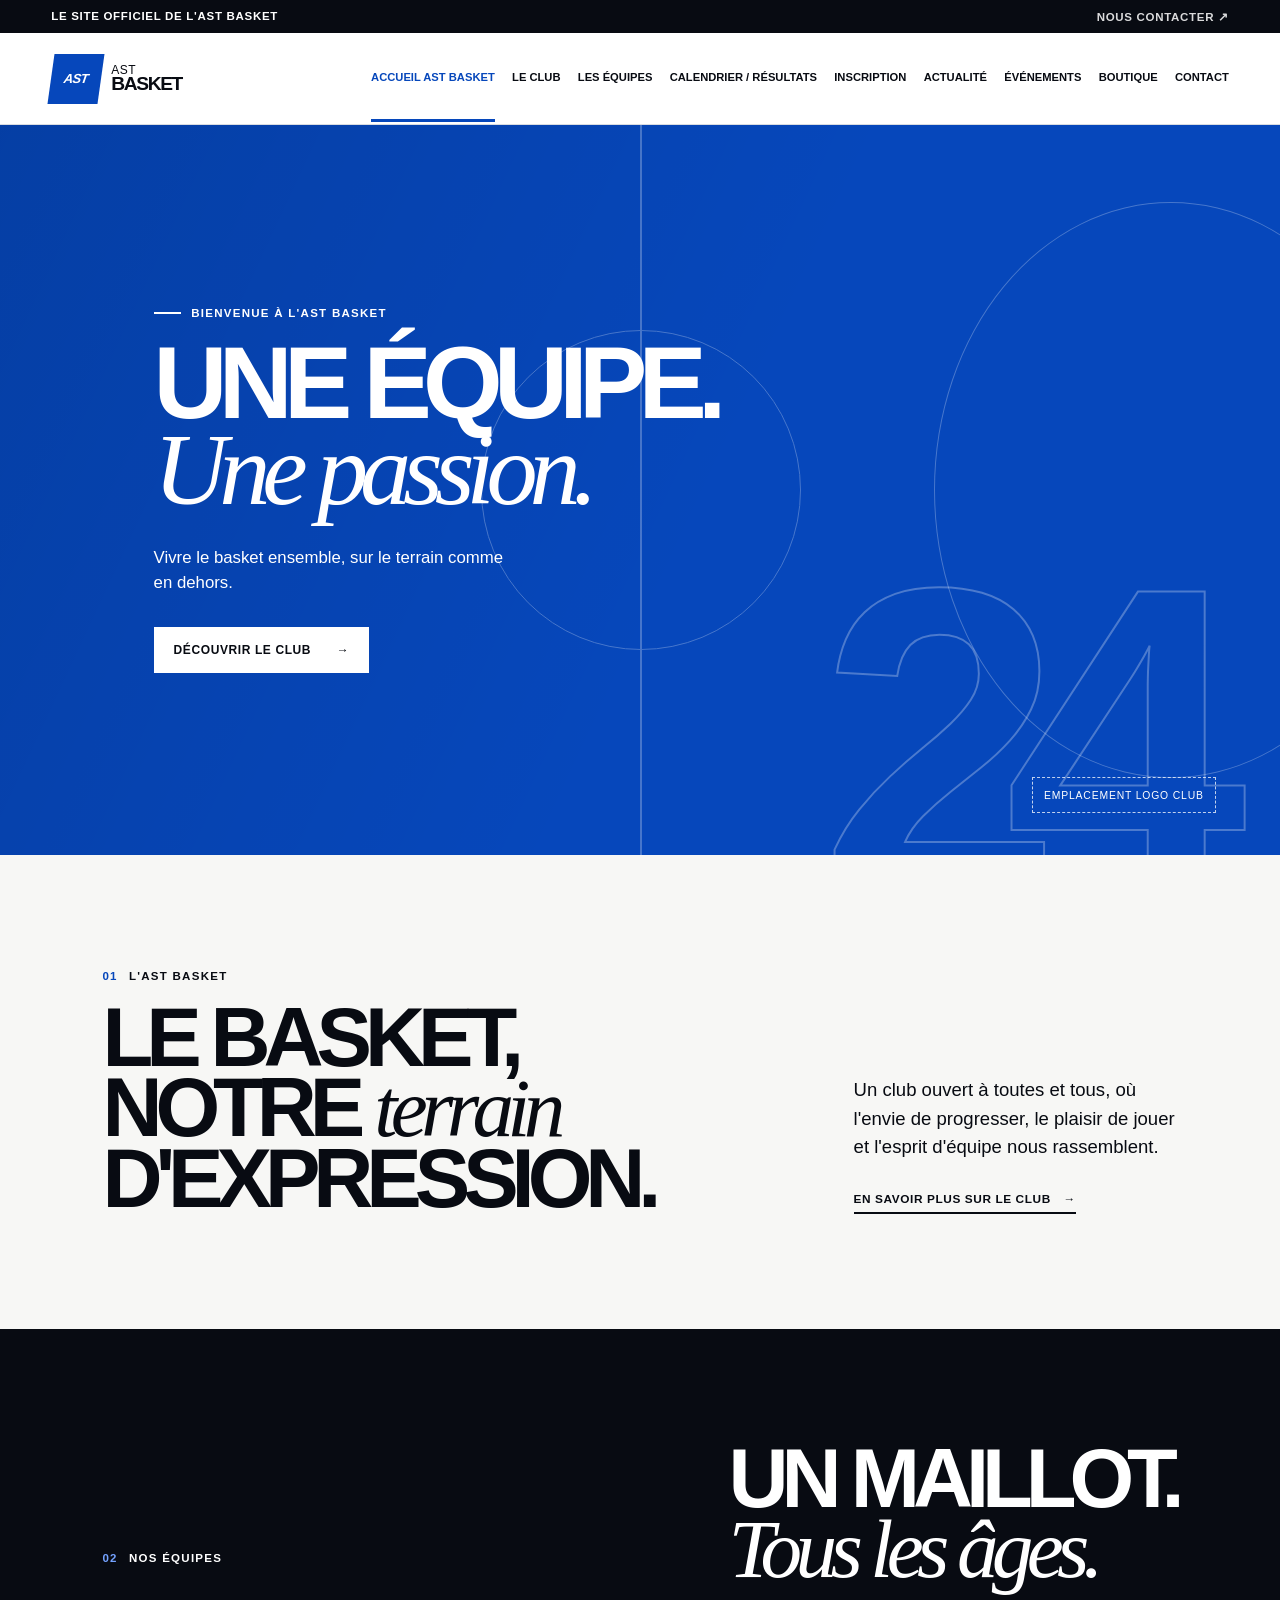
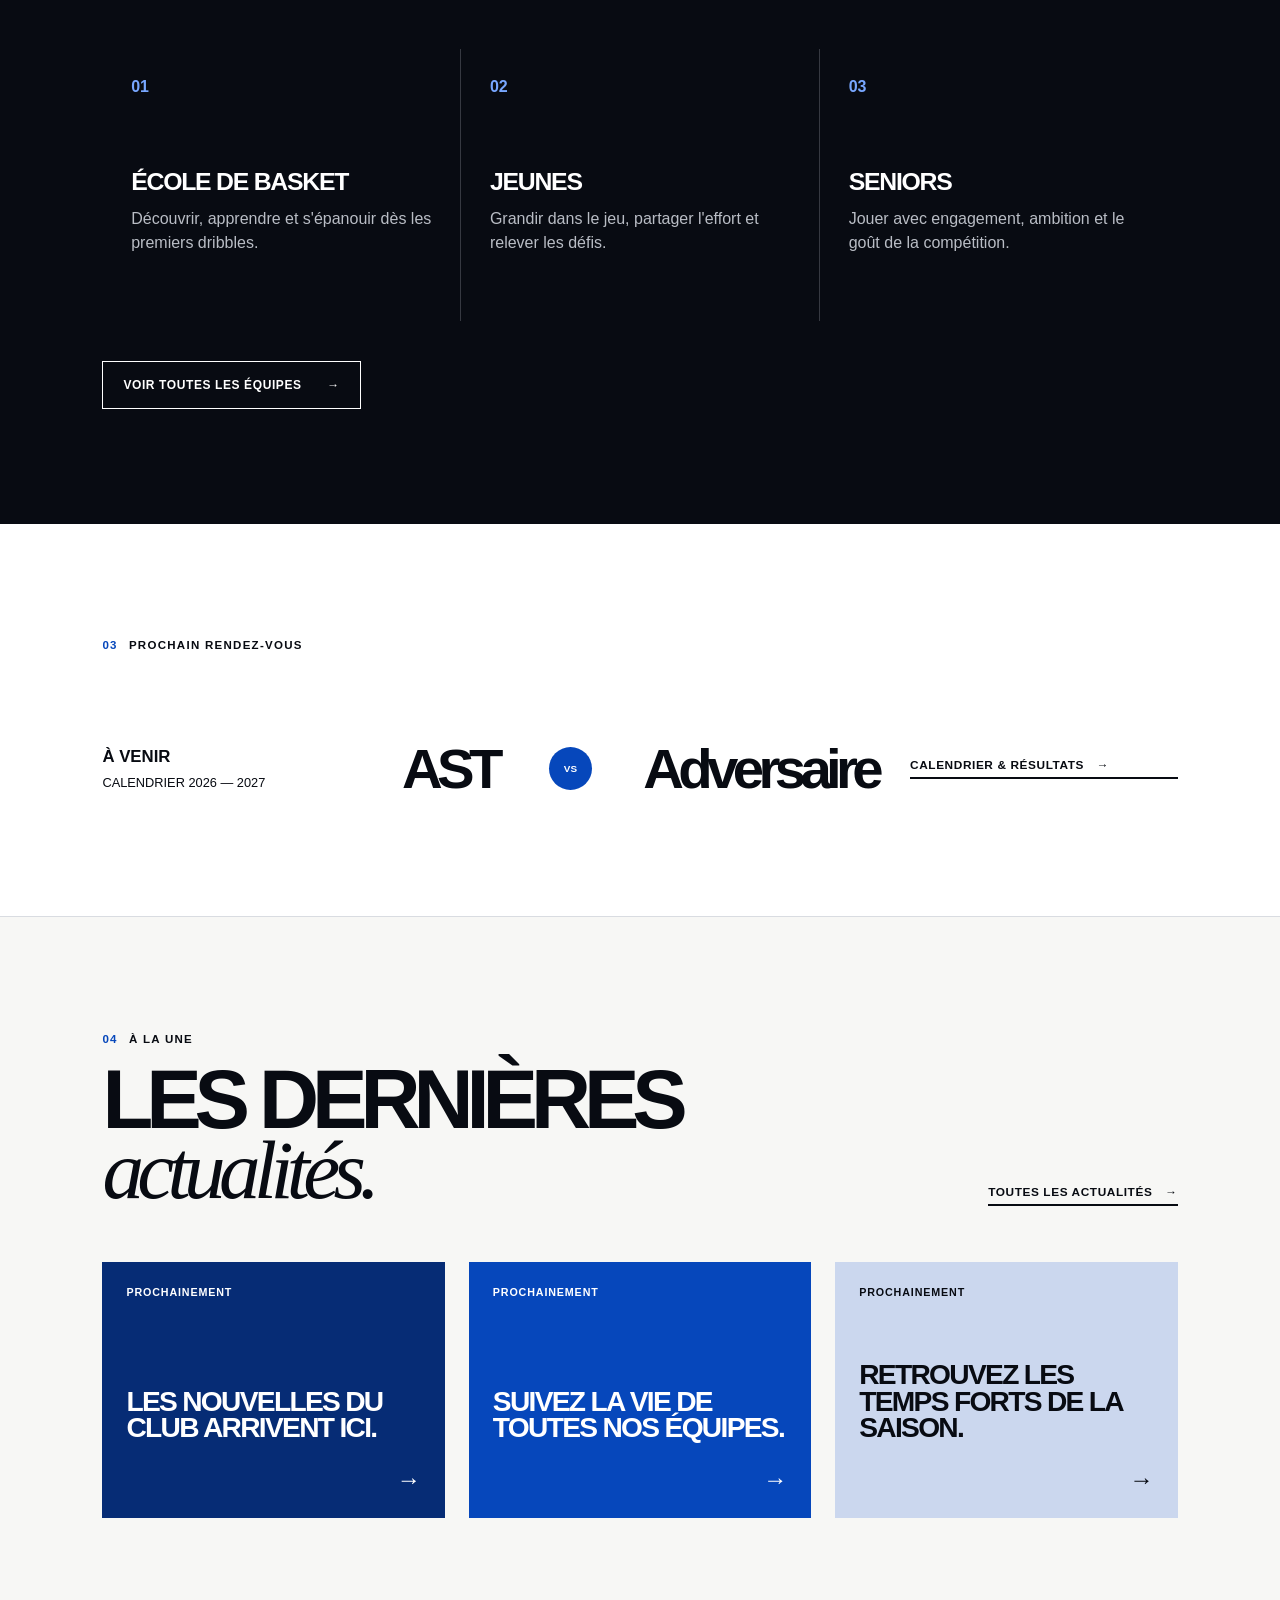
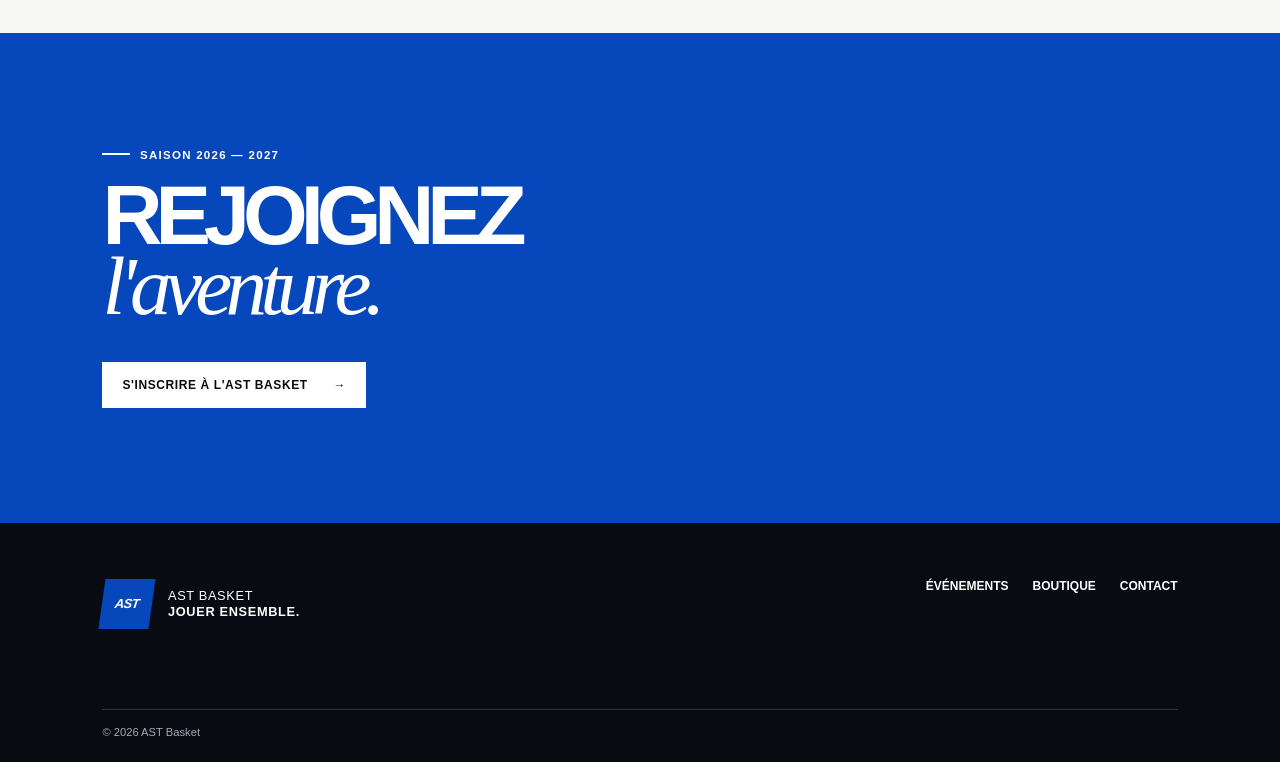
==== index.html @ c25fd42d "Create AST Basket homepage" ====
<!doctype html>
<html lang="fr">
  <head>
    <meta charset="UTF-8" />
    <meta name="viewport" content="width=device-width, initial-scale=1.0" />
    <meta name="description" content="Le site officiel de l'AST Basket." />
    <title>AST Basket | Accueil</title>
    <link rel="stylesheet" href="styles.css" />
  </head>
  <body>
    <a class="skip-link" href="#main-content">Aller au contenu</a>

    <header class="site-header">
      <div class="utility-bar">
        <p>Le site officiel de l'AST Basket</p>
        <a href="#contact">Nous contacter <span aria-hidden="true">↗</span></a>
      </div>

      <div class="navigation-wrap">
        <a class="brand" href="#accueil" aria-label="AST Basket — accueil">
          <span class="brand-mark" aria-hidden="true">AST</span>
          <span class="brand-name">AST<br /><strong>Basket</strong></span>
        </a>

        <button class="menu-toggle" type="button" aria-expanded="false" aria-controls="primary-navigation">
          <span class="sr-only">Ouvrir le menu</span>
          <span></span><span></span><span></span>
        </button>

        <nav id="primary-navigation" class="primary-navigation" aria-label="Navigation principale">
          <a class="active" href="#accueil">Accueil AST Basket</a>
          <a href="#club">Le Club</a>
          <a href="#equipes">Les équipes</a>
          <a href="#calendrier">Calendrier / Résultats</a>
          <a href="#inscription">Inscription</a>
          <a href="#actualites">Actualité</a>
          <a href="#evenements">Événements</a>
          <a href="#boutique">Boutique</a>
          <a href="#contact">Contact</a>
        </nav>
      </div>
    </header>

    <main id="main-content">
      <section id="accueil" class="hero" aria-labelledby="hero-title">
        <div class="hero-content">
          <p class="eyebrow">Bienvenue à l'AST Basket</p>
          <h1 id="hero-title">Une équipe.<br /><em>Une passion.</em></h1>
          <p class="hero-text">Vivre le basket ensemble, sur le terrain comme en dehors.</p>
          <a class="button button-light" href="#club">Découvrir le club <span aria-hidden="true">→</span></a>
        </div>
        <div class="hero-number" aria-hidden="true">24</div>
        <div class="hero-court" aria-hidden="true">
          <span class="court-line court-line--vertical"></span>
          <span class="court-circle"></span>
          <span class="court-arc"></span>
        </div>
        <p class="logo-placeholder">Emplacement logo club</p>
      </section>

      <section id="club" class="intro section-padding" aria-labelledby="intro-title">
        <div class="section-label"><span>01</span> L'AST Basket</div>
        <div class="intro-content">
          <h2 id="intro-title">Le basket,<br />notre <em>terrain</em> d'expression.</h2>
          <div>
            <p>Un club ouvert à toutes et tous, où l'envie de progresser, le plaisir de jouer et l'esprit d'équipe nous rassemblent.</p>
            <a class="text-link" href="#equipes">En savoir plus sur le club <span aria-hidden="true">→</span></a>
          </div>
        </div>
      </section>

      <section id="equipes" class="teams section-padding" aria-labelledby="teams-title">
        <div class="section-heading">
          <div class="section-label section-label--light"><span>02</span> Nos équipes</div>
          <h2 id="teams-title">Un maillot.<br /><em>Tous les âges.</em></h2>
        </div>
        <div class="team-grid">
          <article><p class="team-number">01</p><h3>École de basket</h3><p>Découvrir, apprendre et s'épanouir dès les premiers dribbles.</p></article>
          <article><p class="team-number">02</p><h3>Jeunes</h3><p>Grandir dans le jeu, partager l'effort et relever les défis.</p></article>
          <article><p class="team-number">03</p><h3>Seniors</h3><p>Jouer avec engagement, ambition et le goût de la compétition.</p></article>
        </div>
        <a class="button button-outline" href="#calendrier">Voir toutes les équipes <span aria-hidden="true">→</span></a>
      </section>

      <section id="calendrier" class="match section-padding" aria-labelledby="match-title">
        <div class="section-label"><span>03</span> Prochain rendez-vous</div>
        <div class="match-card">
          <div class="match-date"><strong>À venir</strong><span>Calendrier 2026 — 2027</span></div>
          <div class="match-versus"><span>AST</span><b>VS</b><span>Adversaire</span></div>
          <a class="text-link" href="#calendrier">Calendrier & résultats <span aria-hidden="true">→</span></a>
        </div>
      </section>

      <section id="actualites" class="news section-padding" aria-labelledby="news-title">
        <div class="news-top"><div><div class="section-label"><span>04</span> À la une</div><h2 id="news-title">Les dernières<br /><em>actualités.</em></h2></div><a class="text-link" href="#actualites">Toutes les actualités <span aria-hidden="true">→</span></a></div>
        <div class="news-grid">
          <article class="news-item"><span>Prochainement</span><h3>Les nouvelles du club arrivent ici.</h3><a href="#actualites" aria-label="Lire l'actualité">→</a></article>
          <article class="news-item"><span>Prochainement</span><h3>Suivez la vie de toutes nos équipes.</h3><a href="#actualites" aria-label="Lire l'actualité">→</a></article>
          <article class="news-item"><span>Prochainement</span><h3>Retrouvez les temps forts de la saison.</h3><a href="#actualites" aria-label="Lire l'actualité">→</a></article>
        </div>
      </section>

      <section id="inscription" class="cta section-padding" aria-labelledby="cta-title">
        <p class="eyebrow">Saison 2026 — 2027</p>
        <h2 id="cta-title">Rejoignez<br /><em>l'aventure.</em></h2>
        <a class="button button-light" href="#contact">S'inscrire à l'AST Basket <span aria-hidden="true">→</span></a>
      </section>
    </main>

    <footer id="contact" class="site-footer">
      <div class="footer-brand"><span class="brand-mark" aria-hidden="true">AST</span><p>AST Basket<br /><strong>Jouer ensemble.</strong></p></div>
      <div class="footer-links"><a href="#evenements">Événements</a><a id="boutique" href="#boutique">Boutique</a><a href="mailto:contact@astbasket.fr">Contact</a></div>
      <p class="copyright">© 2026 AST Basket</p>
    </footer>
    <script src="script.js"></script>
  </body>
</html>
---- styles.css ----
:root { --blue: #0647bb; --deep-blue: #062c75; --ink: #080b12; --paper: #f7f7f5; --line: #d9dce1; --white: #fff; }
* { box-sizing: border-box; }
html { scroll-behavior: smooth; }
body { margin: 0; color: var(--ink); background: var(--paper); font-family: Inter, Arial, Helvetica, sans-serif; }
a { color: inherit; text-decoration: none; }
.skip-link { position: absolute; top: -4rem; left: 1rem; z-index: 20; padding: .8rem 1rem; color: #fff; background: var(--ink); } .skip-link:focus { top: 1rem; }
.utility-bar { display: flex; justify-content: space-between; padding: .6rem clamp(1.25rem, 4vw, 4.5rem); color: #fff; background: var(--ink); font-size: .72rem; font-weight: 700; letter-spacing: .06em; text-transform: uppercase; } .utility-bar p { margin: 0; } .utility-bar a { opacity: .85; }
.navigation-wrap { min-height: 5.75rem; display: flex; align-items: center; justify-content: space-between; gap: 2rem; padding: 0 clamp(1.25rem, 4vw, 4.5rem); background: #fff; border-bottom: 1px solid var(--line); }
.brand { display: flex; align-items: center; gap: .65rem; flex-shrink: 0; }.brand-mark { display: grid; place-items: center; width: 3.1rem; height: 3.1rem; color: #fff; background: var(--blue); font-size: .82rem; font-weight: 900; font-style: italic; letter-spacing: -.06em; transform: skew(-8deg); }.brand-name { font-size: .75rem; line-height: .88; letter-spacing: .04em; text-transform: uppercase; }.brand-name strong { font-size: 1.2rem; letter-spacing: -.07em; }
.primary-navigation { display: flex; justify-content: flex-end; gap: clamp(.7rem, 1.35vw, 1.35rem); font-size: .7rem; font-weight: 800; white-space: nowrap; text-transform: uppercase; }.primary-navigation a { padding: 2.25rem 0; border-bottom: 3px solid transparent; }.primary-navigation a:hover, .primary-navigation .active { color: var(--blue); border-color: var(--blue); }
.menu-toggle { display: none; border: 0; background: transparent; }.menu-toggle span:not(.sr-only) { display:block; width: 1.55rem; height: 2px; margin: .28rem; background: var(--ink); }.sr-only { position:absolute; width:1px; height:1px; overflow:hidden; clip:rect(0,0,0,0); }
.hero { position: relative; min-height: min(730px, calc(100vh - 8.5rem)); overflow: hidden; display: flex; align-items: center; padding: clamp(4rem, 10vw, 9rem) clamp(1.25rem, 12vw, 13rem); color: #fff; background: var(--blue); }.hero::before { content: ''; position:absolute; inset: 0; background: linear-gradient(115deg, rgba(0,0,0,.12), transparent 55%); }.hero-content { position: relative; z-index: 2; }.eyebrow, .section-label { margin: 0 0 1.3rem; font-size: .72rem; font-weight: 800; letter-spacing: .11em; text-transform: uppercase; }.eyebrow::before { content: ''; display:inline-block; width: 1.7rem; height: 2px; margin: 0 .65rem .2rem 0; background: currentColor; }.hero h1, h2 { margin: 0; font-size: clamp(3.8rem, 8vw, 8.7rem); line-height: .84; letter-spacing: -.085em; text-transform: uppercase; }.hero h1 em, h2 em { font-family: Georgia, serif; font-weight: 400; text-transform: none; letter-spacing: -.08em; }.hero-text { max-width: 22rem; margin: 2rem 0; font-size: 1.05rem; line-height: 1.5; }.button { display:inline-flex; align-items:center; gap: 1.6rem; padding: 1rem 1.25rem; font-size: .75rem; font-weight: 900; letter-spacing: .05em; text-transform: uppercase; }.button-light { color: var(--ink); background: #fff; }.button:hover { transform: translateY(-2px); }.hero-number { position:absolute; z-index:1; right: 7vw; bottom: -3.7rem; color: transparent; font-size: clamp(16rem, 34vw, 35rem); line-height: .8; font-weight: 900; letter-spacing: -.13em; -webkit-text-stroke: 2px rgba(255,255,255,.28); }.hero-court { position:absolute; inset: 0 0 0 50%; opacity: .26; border-left: 1px solid #fff; }.court-line--vertical { position:absolute; left: 0; top: 0; bottom:0; width: 1px; background:#fff; }.court-circle { position:absolute; top:50%; left:0; width: 25vw; height:25vw; border:1px solid #fff; border-radius:50%; transform:translate(-50%,-50%); }.court-arc { position:absolute; right:-10vw; top: 50%; width: 37vw; height: 45vw; border: 1px solid #fff; border-radius: 50%; transform:translateY(-50%); }.logo-placeholder { position:absolute; right: clamp(1.5rem, 5vw, 5rem); bottom:2rem; z-index: 2; padding: .7rem; border:1px dashed rgba(255,255,255,.75); font-size:.65rem; text-transform:uppercase; letter-spacing:.08em; }
.section-padding { padding: clamp(4.5rem, 9vw, 9rem) clamp(1.25rem, 8vw, 8rem); }.section-label { display: flex; gap: .7rem; align-items:center; }.section-label span { color:var(--blue); }.intro-content { display:grid; grid-template-columns: 1.45fr .7fr; gap: 5rem; align-items:end; }.intro h2, .teams h2, .news h2, .cta h2 { font-size: clamp(3.2rem, 6.5vw, 7.3rem); }.intro-content > div p { margin: 0 0 1.7rem; font-size: 1.16rem; line-height: 1.55; }.text-link { display:inline-flex; gap:.8rem; align-items:center; padding-bottom:.35rem; border-bottom:2px solid currentColor; font-size:.74rem; font-weight:900; letter-spacing:.05em; text-transform:uppercase; }.text-link:hover { color:var(--blue); }
.teams { color:#fff; background:var(--ink); }.section-label--light span { color:#74a2ff; }.section-heading { display:flex; justify-content:space-between; align-items:end; gap:2rem; }.team-grid { display:grid; grid-template-columns: repeat(3, 1fr); gap:1px; margin: 4rem 0 2.5rem; background:#363941; }.team-grid article { min-height: 17rem; padding: 1.8rem; background:var(--ink); }.team-number { margin:0 0 4.5rem; color:#78a7ff; font-weight:800; }.team-grid h3 { margin:0 0 .7rem; font-size:1.55rem; text-transform:uppercase; letter-spacing:-.05em; }.team-grid p:last-child { margin:0; color:#b9bdc5; line-height:1.5; }.button-outline { color:#fff; border:1px solid #fff; }.button-outline:hover { color:var(--ink); background:#fff; }
.match { background:#fff; }.match-card { display:grid; grid-template-columns: 1fr 1.3fr 1fr; align-items:center; gap:2rem; padding: clamp(2rem, 5vw, 4rem) 0 0; }.match-date { display:grid; gap:.5rem; font-size:.8rem; text-transform:uppercase; }.match-date strong { font-size:1.05rem; }.match-versus { display:flex; justify-content:center; align-items:center; gap: clamp(1rem, 4vw, 4rem); font-size:clamp(2.2rem, 4.4vw, 4.8rem); font-weight:900; letter-spacing:-.1em; }.match-versus b { display:grid; place-items:center; width:2.7rem; height:2.7rem; color:#fff; background:var(--blue); border-radius:50%; font-size:.62rem; letter-spacing:0; }
.news { border-top:1px solid var(--line); }.news-top { display:flex; justify-content:space-between; align-items:end; gap:2rem; }.news-grid { display:grid; grid-template-columns:repeat(3,1fr); gap:1.5rem; margin-top:3.5rem; }.news-item { min-height: 16rem; display:flex; flex-direction:column; justify-content:space-between; padding:1.5rem; color:#fff; background: var(--deep-blue); }.news-item:nth-child(2) { background:var(--blue); }.news-item:nth-child(3) { color:var(--ink); background:#cbd7ee; }.news-item span { font-size:.67rem; font-weight:800; letter-spacing:.08em; text-transform:uppercase; }.news-item h3 { margin:auto 0 1.5rem; font-size:clamp(1.45rem, 2.2vw, 2.25rem); line-height:.95; letter-spacing:-.06em; text-transform:uppercase; }.news-item a { align-self:flex-end; font-size:1.5rem; }.cta { color:#fff; background:var(--blue); }.cta .button { margin-top:2.5rem; }
.site-footer { display:grid; grid-template-columns:1fr auto; gap:3rem; padding:3.5rem clamp(1.25rem, 8vw, 8rem) 1.5rem; color:#fff; background:var(--ink); }.footer-brand { display:flex; align-items:center; gap:1rem; }.footer-brand p { margin:0; line-height:1.25; text-transform:uppercase; font-size:.8rem; letter-spacing:.05em; }.footer-links { display:flex; flex-wrap:wrap; align-content:start; justify-content:end; gap:1.5rem; font-size:.75rem; font-weight:800; text-transform:uppercase; }.copyright { grid-column:1/-1; margin:2rem 0 0; padding-top:1rem; border-top:1px solid #30333a; color:#a5a9b2; font-size:.7rem; }
@media (max-width: 980px) { .primary-navigation { gap:.7rem; font-size:.61rem; }.intro-content { gap:3rem; }.hero { padding-left: 8vw; }.site-footer { grid-template-columns:1fr; }.footer-links { justify-content:start; } }
@media (max-width: 720px) { .utility-bar p { display:none; }.utility-bar { justify-content:flex-end; }.navigation-wrap { min-height:4.75rem; }.menu-toggle { display:block; padding:.5rem; }.primary-navigation { position:absolute; z-index:10; top: calc(4.75rem + 2.15rem); left:0; right:0; display:none; padding:1rem 1.25rem 1.5rem; background:#fff; box-shadow:0 12px 20px rgba(0,0,0,.1); }.primary-navigation.is-open { display:grid; }.primary-navigation a { padding:.75rem 0; font-size:.75rem; }.hero { min-height: 620px; }.hero-number { right:-.6rem; }.hero-court { left:60%; }.court-circle { width:55vw; height:55vw; }.court-arc { width:65vw; height:75vw; }.intro-content, .match-card { grid-template-columns:1fr; gap:2rem; }.match-versus { justify-content:flex-start; }.team-grid, .news-grid { grid-template-columns:1fr; }.team-grid article { min-height:12rem; }.team-number { margin-bottom:2rem; }.section-heading, .news-top { display:block; }.section-heading h2, .news-top h2 { margin-top:2rem; }.news-top > .text-link { margin-top:1.5rem; }.site-footer { gap:2rem; }.logo-placeholder { bottom:1.3rem; } }
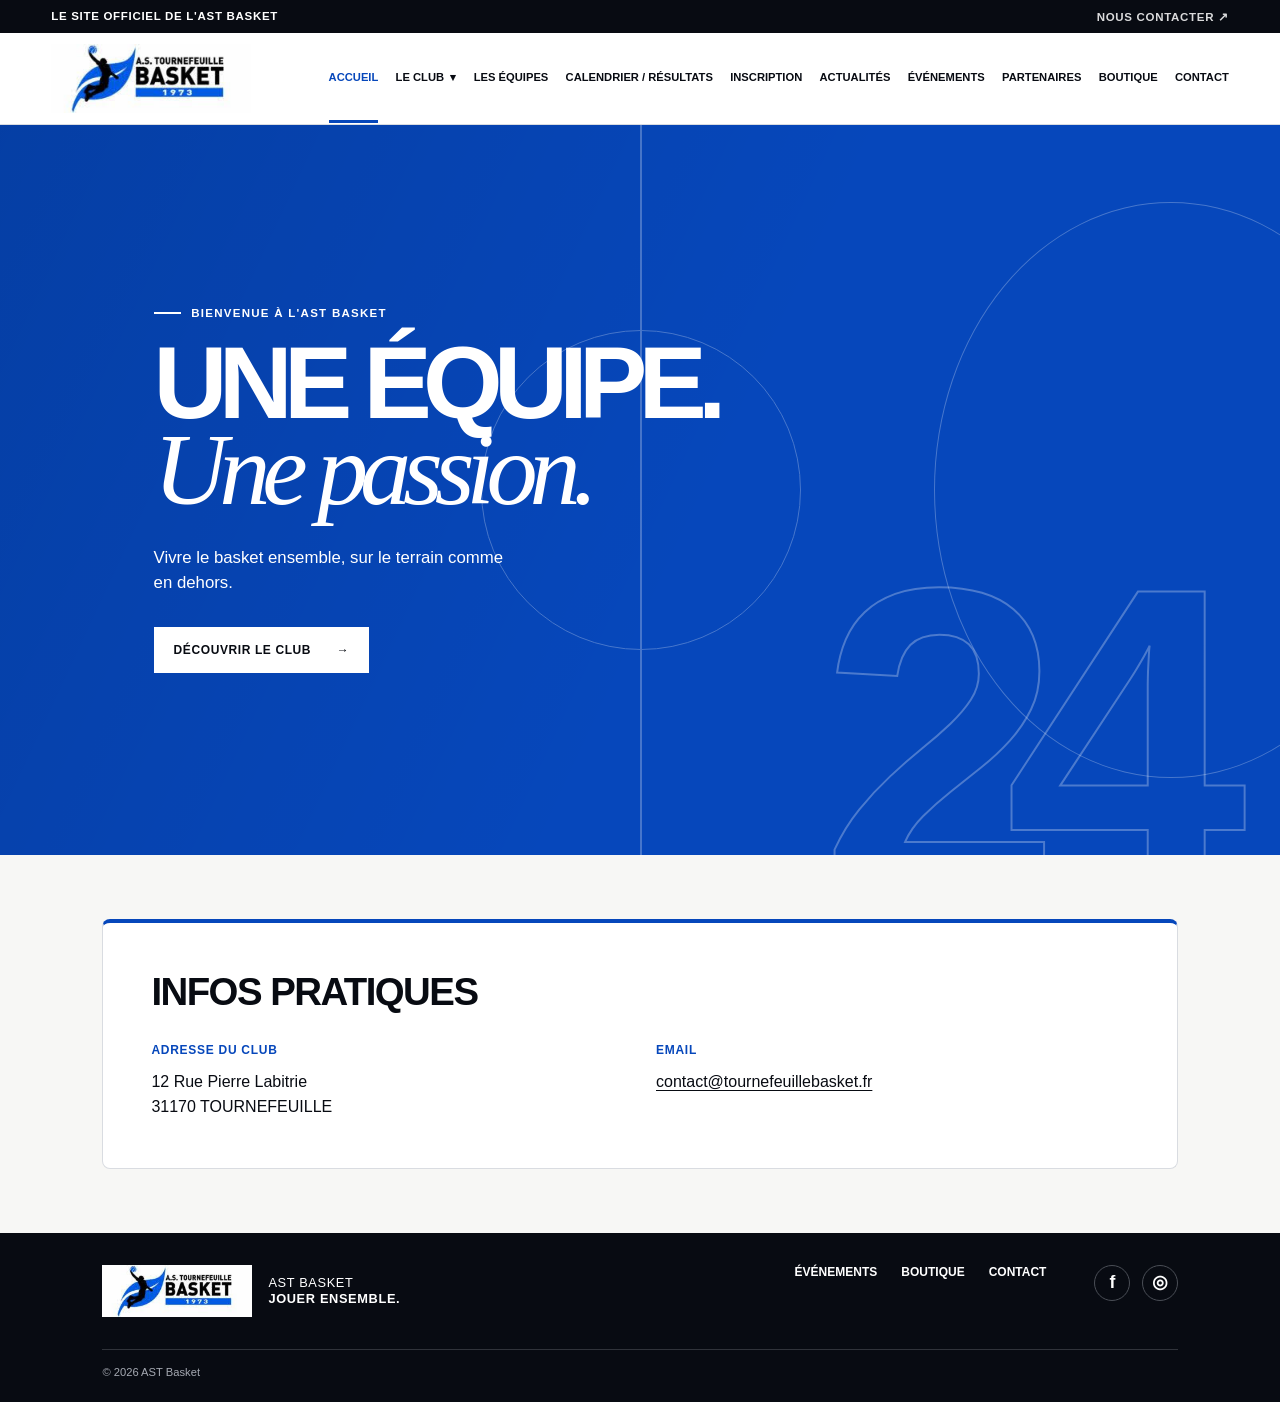
==== commit f15af527: "Explicit version" ====
--- a/index.html
+++ b/index.html
@@ -1,53 +1,68 @@
 <!doctype html>
 <html lang="fr">
+  <!-- Métadonnées de la page et feuille de styles commune au site. -->
   <head>
     <meta charset="UTF-8" />
     <meta name="viewport" content="width=device-width, initial-scale=1.0" />
-    <meta name="description" content="Le site officiel de l'AST Basket." />
+    <meta name="description" content="Accueil — AST Basket." />
     <title>AST Basket | Accueil</title>
     <link rel="stylesheet" href="styles.css" />
   </head>
-  <body>
+  <body class="home-page">
+    <!-- Accès direct au contenu pour la navigation au clavier. -->
     <a class="skip-link" href="#main-content">Aller au contenu</a>
-
+    <!-- En-tête commun : identité du club, contact et navigation. -->
     <header class="site-header">
       <div class="utility-bar">
         <p>Le site officiel de l'AST Basket</p>
-        <a href="#contact">Nous contacter <span aria-hidden="true">↗</span></a>
+        <a href="contact.html">Nous contacter <span aria-hidden="true">↗</span></a>
       </div>
 
       <div class="navigation-wrap">
-        <a class="brand" href="#accueil" aria-label="AST Basket — accueil">
-          <span class="brand-mark" aria-hidden="true">AST</span>
-          <span class="brand-name">AST<br /><strong>Basket</strong></span>
+        <a class="brand" href="index.html" aria-label="AST Basket — accueil">
+          <img class="club-logo" src="Image_AST/AST_logo_L.jpeg" alt="A.S. Tournefeuille Basket" width="250" height="87" />
+
         </a>
+
+        <!-- Menu des petits écrans : script.js synchronise son ouverture et aria-expanded. -->
 
         <button class="menu-toggle" type="button" aria-expanded="false" aria-controls="primary-navigation">
           <span class="sr-only">Ouvrir le menu</span>
           <span></span><span></span><span></span>
         </button>
 
+        <!-- Navigation principale ; aria-current identifie la page consultée. -->
+
         <nav id="primary-navigation" class="primary-navigation" aria-label="Navigation principale">
-          <a class="active" href="#accueil">Accueil AST Basket</a>
-          <a href="#club">Le Club</a>
-          <a href="#equipes">Les équipes</a>
-          <a href="#calendrier">Calendrier / Résultats</a>
-          <a href="#inscription">Inscription</a>
-          <a href="#actualites">Actualité</a>
-          <a href="#evenements">Événements</a>
-          <a href="#boutique">Boutique</a>
-          <a href="#contact">Contact</a>
+          <a class="active" aria-current="page" href="index.html">Accueil</a>
+          <!-- Sous-menu natif du club, utilisable aussi sans JavaScript. -->
+          <details class="club-dropdown">
+            <summary>Le Club <span aria-hidden="true">▾</span></summary>
+            <div class="club-dropdown-links">
+              <a href="club.html">Présentation du club</a>
+              <a href="gymnases.html">Nos gymnases</a>
+            </div>
+          </details>
+          <a href="equipes.html">Les équipes</a>
+          <a href="calendrier.html">Calendrier / Résultats</a>
+          <a href="inscription.html">Inscription</a>
+          <a href="actualites.html">Actualités</a>
+          <a href="evenements.html">Événements</a>
+          <a href="partenaires.html">Partenaires</a>
+          <a href="boutique.html">Boutique</a>
+          <a href="contact.html">Contact</a>
         </nav>
       </div>
     </header>
-
+    <!-- Contenu propre à cette page, cible du lien d’évitement. -->
     <main id="main-content">
+      <!-- Section de contenu reliée à son titre accessible : hero-title. -->
       <section id="accueil" class="hero" aria-labelledby="hero-title">
         <div class="hero-content">
           <p class="eyebrow">Bienvenue à l'AST Basket</p>
           <h1 id="hero-title">Une équipe.<br /><em>Une passion.</em></h1>
           <p class="hero-text">Vivre le basket ensemble, sur le terrain comme en dehors.</p>
-          <a class="button button-light" href="#club">Découvrir le club <span aria-hidden="true">→</span></a>
+          <a class="button button-light" href="club.html">Découvrir le club <span aria-hidden="true">→</span></a>
         </div>
         <div class="hero-number" aria-hidden="true">24</div>
         <div class="hero-court" aria-hidden="true">
@@ -55,63 +70,35 @@
           <span class="court-circle"></span>
           <span class="court-arc"></span>
         </div>
-        <p class="logo-placeholder">Emplacement logo club</p>
       </section>
-
-      <section id="club" class="intro section-padding" aria-labelledby="intro-title">
-        <div class="section-label"><span>01</span> L'AST Basket</div>
-        <div class="intro-content">
-          <h2 id="intro-title">Le basket,<br />notre <em>terrain</em> d'expression.</h2>
-          <div>
-            <p>Un club ouvert à toutes et tous, où l'envie de progresser, le plaisir de jouer et l'esprit d'équipe nous rassemblent.</p>
-            <a class="text-link" href="#equipes">En savoir plus sur le club <span aria-hidden="true">→</span></a>
-          </div>
+      <!-- Section de contenu reliée à son titre accessible : practical-title. -->
+      <section class="practical-info" aria-labelledby="practical-title">
+        <div class="practical-card">
+          <h2 id="practical-title">Infos pratiques</h2>
+          <address class="practical-details">
+            <div>
+              <h3>Adresse du club</h3>
+              <p>12 Rue Pierre Labitrie<br />31170 TOURNEFEUILLE</p>
+            </div>
+            <div>
+              <h3>Email</h3>
+              <a href="mailto:contact@tournefeuillebasket.fr">contact@tournefeuillebasket.fr</a>
+            </div>
+          </address>
         </div>
       </section>
-
-      <section id="equipes" class="teams section-padding" aria-labelledby="teams-title">
-        <div class="section-heading">
-          <div class="section-label section-label--light"><span>02</span> Nos équipes</div>
-          <h2 id="teams-title">Un maillot.<br /><em>Tous les âges.</em></h2>
-        </div>
-        <div class="team-grid">
-          <article><p class="team-number">01</p><h3>École de basket</h3><p>Découvrir, apprendre et s'épanouir dès les premiers dribbles.</p></article>
-          <article><p class="team-number">02</p><h3>Jeunes</h3><p>Grandir dans le jeu, partager l'effort et relever les défis.</p></article>
-          <article><p class="team-number">03</p><h3>Seniors</h3><p>Jouer avec engagement, ambition et le goût de la compétition.</p></article>
-        </div>
-        <a class="button button-outline" href="#calendrier">Voir toutes les équipes <span aria-hidden="true">→</span></a>
-      </section>
-
-      <section id="calendrier" class="match section-padding" aria-labelledby="match-title">
-        <div class="section-label"><span>03</span> Prochain rendez-vous</div>
-        <div class="match-card">
-          <div class="match-date"><strong>À venir</strong><span>Calendrier 2026 — 2027</span></div>
-          <div class="match-versus"><span>AST</span><b>VS</b><span>Adversaire</span></div>
-          <a class="text-link" href="#calendrier">Calendrier & résultats <span aria-hidden="true">→</span></a>
-        </div>
-      </section>
-
-      <section id="actualites" class="news section-padding" aria-labelledby="news-title">
-        <div class="news-top"><div><div class="section-label"><span>04</span> À la une</div><h2 id="news-title">Les dernières<br /><em>actualités.</em></h2></div><a class="text-link" href="#actualites">Toutes les actualités <span aria-hidden="true">→</span></a></div>
-        <div class="news-grid">
-          <article class="news-item"><span>Prochainement</span><h3>Les nouvelles du club arrivent ici.</h3><a href="#actualites" aria-label="Lire l'actualité">→</a></article>
-          <article class="news-item"><span>Prochainement</span><h3>Suivez la vie de toutes nos équipes.</h3><a href="#actualites" aria-label="Lire l'actualité">→</a></article>
-          <article class="news-item"><span>Prochainement</span><h3>Retrouvez les temps forts de la saison.</h3><a href="#actualites" aria-label="Lire l'actualité">→</a></article>
-        </div>
-      </section>
-
-      <section id="inscription" class="cta section-padding" aria-labelledby="cta-title">
-        <p class="eyebrow">Saison 2026 — 2027</p>
-        <h2 id="cta-title">Rejoignez<br /><em>l'aventure.</em></h2>
-        <a class="button button-light" href="#contact">S'inscrire à l'AST Basket <span aria-hidden="true">→</span></a>
-      </section>
     </main>
-
-    <footer id="contact" class="site-footer">
-      <div class="footer-brand"><span class="brand-mark" aria-hidden="true">AST</span><p>AST Basket<br /><strong>Jouer ensemble.</strong></p></div>
-      <div class="footer-links"><a href="#evenements">Événements</a><a id="boutique" href="#boutique">Boutique</a><a href="mailto:contact@astbasket.fr">Contact</a></div>
+    <!-- Pied de page commun : liens utiles, réseaux sociaux et copyright. -->
+    <footer class="site-footer">
+      <div class="footer-brand"><img class="club-logo" src="Image_AST/AST_logo_L.jpeg" alt="A.S. Tournefeuille Basket" width="250" height="87" /><p>AST Basket<br /><strong>Jouer ensemble.</strong></p></div>
+            <div class="footer-links"><a href="evenements.html">Événements</a><a href="boutique.html">Boutique</a><a href="contact.html">Contact</a></div>
+      <div class="footer-socials" aria-label="Réseaux sociaux de l'AST Basket">
+        <a href="https://www.facebook.com/465668216798810/" target="_blank" rel="noopener noreferrer" aria-label="Suivre l'AST Basket sur Facebook">f</a>
+        <a href="https://www.instagram.com/ast_basket/" target="_blank" rel="noopener noreferrer" aria-label="Suivre l'AST Basket sur Instagram">◎</a>
+      </div>
       <p class="copyright">© 2026 AST Basket</p>
     </footer>
+    <!-- Interactions communes chargées après le HTML pour accéder aux éléments du menu. -->
     <script src="script.js"></script>
   </body>
 </html>
--- a/styles.css
+++ b/styles.css
@@ -1,19 +1,247 @@
+/* Palette commune : modifier ces variables pour ajuster les couleurs du site. */
 :root { --blue: #0647bb; --deep-blue: #062c75; --ink: #080b12; --paper: #f7f7f5; --line: #d9dce1; --white: #fff; }
+/* Inclure bordures et espacements internes dans les dimensions calculées. */
 * { box-sizing: border-box; }
+/* Défilement fluide vers les ancres. */
 html { scroll-behavior: smooth; }
+/* Base de page et typographie ; les règles suivantes complètent la mise en page. */
 body { margin: 0; color: var(--ink); background: var(--paper); font-family: Inter, Arial, Helvetica, sans-serif; }
+/* Les liens héritent de la couleur de leur contexte. */
 a { color: inherit; text-decoration: none; }
+/* Lien d’évitement visible au focus clavier. */
 .skip-link { position: absolute; top: -4rem; left: 1rem; z-index: 20; padding: .8rem 1rem; color: #fff; background: var(--ink); } .skip-link:focus { top: 1rem; }
+/* Bandeau de contact supérieur. */
 .utility-bar { display: flex; justify-content: space-between; padding: .6rem clamp(1.25rem, 4vw, 4.5rem); color: #fff; background: var(--ink); font-size: .72rem; font-weight: 700; letter-spacing: .06em; text-transform: uppercase; } .utility-bar p { margin: 0; } .utility-bar a { opacity: .85; }
+/* Disposition du logo et de la navigation. */
 .navigation-wrap { min-height: 5.75rem; display: flex; align-items: center; justify-content: space-between; gap: 2rem; padding: 0 clamp(1.25rem, 4vw, 4.5rem); background: #fff; border-bottom: 1px solid var(--line); }
+/* Identité du club et variantes textuelles du logo. */
 .brand { display: flex; align-items: center; gap: .65rem; flex-shrink: 0; }.brand-mark { display: grid; place-items: center; width: 3.1rem; height: 3.1rem; color: #fff; background: var(--blue); font-size: .82rem; font-weight: 900; font-style: italic; letter-spacing: -.06em; transform: skew(-8deg); }.brand-name { font-size: .75rem; line-height: .88; letter-spacing: .04em; text-transform: uppercase; }.brand-name strong { font-size: 1.2rem; letter-spacing: -.07em; }
+/* Navigation principale : espacement, liens actifs et survol. */
 .primary-navigation { display: flex; justify-content: flex-end; gap: clamp(.7rem, 1.35vw, 1.35rem); font-size: .7rem; font-weight: 800; white-space: nowrap; text-transform: uppercase; }.primary-navigation a { padding: 2.25rem 0; border-bottom: 3px solid transparent; }.primary-navigation a:hover, .primary-navigation .active { color: var(--blue); border-color: var(--blue); }
+/* Bouton mobile et texte réservé aux lecteurs d’écran. */
 .menu-toggle { display: none; border: 0; background: transparent; }.menu-toggle span:not(.sr-only) { display:block; width: 1.55rem; height: 2px; margin: .28rem; background: var(--ink); }.sr-only { position:absolute; width:1px; height:1px; overflow:hidden; clip:rect(0,0,0,0); }
+/* Bannière d’accueil, typographie, boutons et décor de terrain. */
 .hero { position: relative; min-height: min(730px, calc(100vh - 8.5rem)); overflow: hidden; display: flex; align-items: center; padding: clamp(4rem, 10vw, 9rem) clamp(1.25rem, 12vw, 13rem); color: #fff; background: var(--blue); }.hero::before { content: ''; position:absolute; inset: 0; background: linear-gradient(115deg, rgba(0,0,0,.12), transparent 55%); }.hero-content { position: relative; z-index: 2; }.eyebrow, .section-label { margin: 0 0 1.3rem; font-size: .72rem; font-weight: 800; letter-spacing: .11em; text-transform: uppercase; }.eyebrow::before { content: ''; display:inline-block; width: 1.7rem; height: 2px; margin: 0 .65rem .2rem 0; background: currentColor; }.hero h1, h2 { margin: 0; font-size: clamp(3.8rem, 8vw, 8.7rem); line-height: .84; letter-spacing: -.085em; text-transform: uppercase; }.hero h1 em, h2 em { font-family: Georgia, serif; font-weight: 400; text-transform: none; letter-spacing: -.08em; }.hero-text { max-width: 22rem; margin: 2rem 0; font-size: 1.05rem; line-height: 1.5; }.button { display:inline-flex; align-items:center; gap: 1.6rem; padding: 1rem 1.25rem; font-size: .75rem; font-weight: 900; letter-spacing: .05em; text-transform: uppercase; }.button-light { color: var(--ink); background: #fff; }.button:hover { transform: translateY(-2px); }.hero-number { position:absolute; z-index:1; right: 7vw; bottom: -3.7rem; color: transparent; font-size: clamp(16rem, 34vw, 35rem); line-height: .8; font-weight: 900; letter-spacing: -.13em; -webkit-text-stroke: 2px rgba(255,255,255,.28); }.hero-court { position:absolute; inset: 0 0 0 50%; opacity: .26; border-left: 1px solid #fff; }.court-line--vertical { position:absolute; left: 0; top: 0; bottom:0; width: 1px; background:#fff; }.court-circle { position:absolute; top:50%; left:0; width: 25vw; height:25vw; border:1px solid #fff; border-radius:50%; transform:translate(-50%,-50%); }.court-arc { position:absolute; right:-10vw; top: 50%; width: 37vw; height: 45vw; border: 1px solid #fff; border-radius: 50%; transform:translateY(-50%); }.logo-placeholder { position:absolute; right: clamp(1.5rem, 5vw, 5rem); bottom:2rem; z-index: 2; padding: .7rem; border:1px dashed rgba(255,255,255,.75); font-size:.65rem; text-transform:uppercase; letter-spacing:.08em; }
+/* Espacement des sections et présentation du club. */
 .section-padding { padding: clamp(4.5rem, 9vw, 9rem) clamp(1.25rem, 8vw, 8rem); }.section-label { display: flex; gap: .7rem; align-items:center; }.section-label span { color:var(--blue); }.intro-content { display:grid; grid-template-columns: 1.45fr .7fr; gap: 5rem; align-items:end; }.intro h2, .teams h2, .news h2, .cta h2 { font-size: clamp(3.2rem, 6.5vw, 7.3rem); }.intro-content > div p { margin: 0 0 1.7rem; font-size: 1.16rem; line-height: 1.55; }.text-link { display:inline-flex; gap:.8rem; align-items:center; padding-bottom:.35rem; border-bottom:2px solid currentColor; font-size:.74rem; font-weight:900; letter-spacing:.05em; text-transform:uppercase; }.text-link:hover { color:var(--blue); }
+/* Section sombre des équipes et cartes de présentation. */
 .teams { color:#fff; background:var(--ink); }.section-label--light span { color:#74a2ff; }.section-heading { display:flex; justify-content:space-between; align-items:end; gap:2rem; }.team-grid { display:grid; grid-template-columns: repeat(3, 1fr); gap:1px; margin: 4rem 0 2.5rem; background:#363941; }.team-grid article { min-height: 17rem; padding: 1.8rem; background:var(--ink); }.team-number { margin:0 0 4.5rem; color:#78a7ff; font-weight:800; }.team-grid h3 { margin:0 0 .7rem; font-size:1.55rem; text-transform:uppercase; letter-spacing:-.05em; }.team-grid p:last-child { margin:0; color:#b9bdc5; line-height:1.5; }.button-outline { color:#fff; border:1px solid #fff; }.button-outline:hover { color:var(--ink); background:#fff; }
+/* Présentation synthétique d’une rencontre. */
 .match { background:#fff; }.match-card { display:grid; grid-template-columns: 1fr 1.3fr 1fr; align-items:center; gap:2rem; padding: clamp(2rem, 5vw, 4rem) 0 0; }.match-date { display:grid; gap:.5rem; font-size:.8rem; text-transform:uppercase; }.match-date strong { font-size:1.05rem; }.match-versus { display:flex; justify-content:center; align-items:center; gap: clamp(1rem, 4vw, 4rem); font-size:clamp(2.2rem, 4.4vw, 4.8rem); font-weight:900; letter-spacing:-.1em; }.match-versus b { display:grid; place-items:center; width:2.7rem; height:2.7rem; color:#fff; background:var(--blue); border-radius:50%; font-size:.62rem; letter-spacing:0; }
+/* Cartes d’actualités et appel à inscription. */
 .news { border-top:1px solid var(--line); }.news-top { display:flex; justify-content:space-between; align-items:end; gap:2rem; }.news-grid { display:grid; grid-template-columns:repeat(3,1fr); gap:1.5rem; margin-top:3.5rem; }.news-item { min-height: 16rem; display:flex; flex-direction:column; justify-content:space-between; padding:1.5rem; color:#fff; background: var(--deep-blue); }.news-item:nth-child(2) { background:var(--blue); }.news-item:nth-child(3) { color:var(--ink); background:#cbd7ee; }.news-item span { font-size:.67rem; font-weight:800; letter-spacing:.08em; text-transform:uppercase; }.news-item h3 { margin:auto 0 1.5rem; font-size:clamp(1.45rem, 2.2vw, 2.25rem); line-height:.95; letter-spacing:-.06em; text-transform:uppercase; }.news-item a { align-self:flex-end; font-size:1.5rem; }.cta { color:#fff; background:var(--blue); }.cta .button { margin-top:2.5rem; }
+/* Disposition du pied de page et des liens secondaires. */
 .site-footer { display:grid; grid-template-columns:1fr auto; gap:3rem; padding:3.5rem clamp(1.25rem, 8vw, 8rem) 1.5rem; color:#fff; background:var(--ink); }.footer-brand { display:flex; align-items:center; gap:1rem; }.footer-brand p { margin:0; line-height:1.25; text-transform:uppercase; font-size:.8rem; letter-spacing:.05em; }.footer-links { display:flex; flex-wrap:wrap; align-content:start; justify-content:end; gap:1.5rem; font-size:.75rem; font-weight:800; text-transform:uppercase; }.copyright { grid-column:1/-1; margin:2rem 0 0; padding-top:1rem; border-top:1px solid #30333a; color:#a5a9b2; font-size:.7rem; }
+/* Adaptation des composants au format d’écran indiqué ci-dessous. */
 @media (max-width: 980px) { .primary-navigation { gap:.7rem; font-size:.61rem; }.intro-content { gap:3rem; }.hero { padding-left: 8vw; }.site-footer { grid-template-columns:1fr; }.footer-links { justify-content:start; } }
+/* Adaptation des composants au format d’écran indiqué ci-dessous. */
 @media (max-width: 720px) { .utility-bar p { display:none; }.utility-bar { justify-content:flex-end; }.navigation-wrap { min-height:4.75rem; }.menu-toggle { display:block; padding:.5rem; }.primary-navigation { position:absolute; z-index:10; top: calc(4.75rem + 2.15rem); left:0; right:0; display:none; padding:1rem 1.25rem 1.5rem; background:#fff; box-shadow:0 12px 20px rgba(0,0,0,.1); }.primary-navigation.is-open { display:grid; }.primary-navigation a { padding:.75rem 0; font-size:.75rem; }.hero { min-height: 620px; }.hero-number { right:-.6rem; }.hero-court { left:60%; }.court-circle { width:55vw; height:55vw; }.court-arc { width:65vw; height:75vw; }.intro-content, .match-card { grid-template-columns:1fr; gap:2rem; }.match-versus { justify-content:flex-start; }.team-grid, .news-grid { grid-template-columns:1fr; }.team-grid article { min-height:12rem; }.team-number { margin-bottom:2rem; }.section-heading, .news-top { display:block; }.section-heading h2, .news-top h2 { margin-top:2rem; }.news-top > .text-link { margin-top:1.5rem; }.site-footer { gap:2rem; }.logo-placeholder { bottom:1.3rem; } }
+/* Liste des équipes engagées en compétition. */
+.competition-teams { margin:4rem 0 2.5rem; }.competition-teams-heading { display:flex; justify-content:space-between; align-items:end; gap:2rem; margin-bottom:1rem; }.competition-teams h3 { margin:0; font-size:1.4rem; text-transform:uppercase; letter-spacing:-.05em; }.competition-teams-heading p { margin:0; color:#b9bdc5; font-size:.68rem; font-weight:800; letter-spacing:.08em; text-transform:uppercase; }.competition-teams-grid { display:grid; grid-template-columns:repeat(2, 1fr); border-top:1px solid #363941; }.competition-teams-grid a { display:grid; grid-template-columns:8rem 1fr; gap:1rem; align-items:center; min-height:4.5rem; padding:1rem 0; border-bottom:1px solid #363941; }.competition-teams-grid a:nth-child(odd) { padding-right:1.5rem; }.competition-teams-grid a:nth-child(even) { padding-left:1.5rem; border-left:1px solid #363941; }.competition-teams-grid strong { color:#78a7ff; font-size:1rem; }.competition-teams-grid span { color:#b9bdc5; font-size:.82rem; line-height:1.35; }.competition-teams-grid a:hover strong, .competition-teams-grid a:focus-visible strong { color:#fff; }.competition-teams-grid a:focus-visible { outline:2px solid #78a7ff; outline-offset:-2px; }
+/* Présentation des partenaires et grille de leurs cartes. */
+.partners { background:#fff; border-top:1px solid var(--line); }
+.partners-intro { display:grid; grid-template-columns:1.3fr .7fr; gap:4rem; align-items:end; }
+.partners-intro p { max-width:29rem; margin:0; font-size:1.08rem; line-height:1.55; }
+.partner-grid { display:grid; grid-template-columns:repeat(3, 1fr); margin-top:4rem; border:1px solid var(--line); }
+.partner-card { min-height:10rem; display:grid; place-items:center; padding:1.5rem; color:#69707e; border-right:1px solid var(--line); border-bottom:1px solid var(--line); text-align:center; font-size:1.15rem; font-weight:900; line-height:.85; letter-spacing:-.08em; text-transform:uppercase; }
+.partner-card:nth-child(3n) { border-right:0; }
+.partner-card:nth-last-child(-n + 2) { border-bottom:0; }
+.partner-card:hover, .partner-card:focus-visible { color:var(--blue); background:#f2f6ff; outline:0; }
+.partners-footer { display:flex; justify-content:space-between; align-items:center; gap:2rem; margin-top:2rem; }
+.partners-footer p { margin:0; font-size:.85rem; font-weight:800; letter-spacing:.04em; text-transform:uppercase; }
+/* Liens circulaires vers les réseaux sociaux. */
+.footer-socials { display:flex; justify-content:end; align-items:start; gap:.7rem; }
+.footer-socials a { display:grid; place-items:center; width:2.25rem; height:2.25rem; border:1px solid #4a4e56; border-radius:50%; font-size:1.1rem; font-weight:800; }
+.footer-socials a:hover, .footer-socials a:focus-visible { color:var(--ink); background:#fff; outline:0; }
+
+/* Adaptation des composants au format d’écran indiqué ci-dessous. */
+@media (max-width: 720px) {
+  .competition-teams-heading { display:block; }.competition-teams-heading p { margin-top:.6rem; }.competition-teams-grid { grid-template-columns:1fr; }.competition-teams-grid a, .competition-teams-grid a:nth-child(odd), .competition-teams-grid a:nth-child(even) { grid-template-columns:6.5rem 1fr; padding:1rem 0; border-left:0; }
+  .partners-intro { grid-template-columns:1fr; gap:2rem; }
+  .partner-grid { grid-template-columns:repeat(2, 1fr); margin-top:3rem; }
+  .partner-card { min-height:7.5rem; }
+  .partner-card:nth-child(3n) { border-right:1px solid var(--line); }
+  .partner-card:nth-child(2n) { border-right:0; }
+  .partners-footer { display:block; }
+  .partners-footer .text-link { margin-top:1.25rem; }
+  .footer-socials { justify-content:start; }
+}
+/* Structure commune aux pages : contenu extensible et pied de page en bas. */
+/* Base de page et typographie ; les règles suivantes complètent la mise en page. */
+body { min-height: 100vh; display: flex; flex-direction: column; }
+main { flex: 1; }
+/* Disposition du logo et de la navigation. */
+.navigation-wrap { position: relative; }
+h1 { margin: 0; font-size: clamp(2.8rem, 6.5vw, 7.3rem); line-height: .95; letter-spacing: -.065em; text-transform: uppercase; overflow-wrap: break-word; }
+h1 em { font-family: Georgia, serif; font-weight: 400; text-transform: none; }
+.page-description { max-width: 38rem; margin: 2rem 0; font-size: 1.16rem; line-height: 1.6; }
+.button-blue { color: #fff; background: var(--blue); }
+/* Disposition du pied de page et des liens secondaires. */
+.site-footer { grid-template-columns: 1fr auto auto; gap: 1.5rem 3rem; padding-top: 2rem; }
+.copyright { margin-top: .5rem; }
+a:focus-visible, button:focus-visible { outline: 2px solid #78a7ff; outline-offset: 5px; }
+/* Adaptation des composants au format d’écran indiqué ci-dessous. */
+@media (max-width: 1200px) {
+  .navigation-wrap { min-height: 4.75rem; }
+  .menu-toggle { display: block; padding: .5rem; cursor: pointer; }
+  .primary-navigation { position: absolute; z-index: 10; top: 100%; left: 0; right: 0; display: none; max-height: calc(100dvh - 7rem); overflow-y: auto; padding: 1rem 1.25rem 1.5rem; background: #fff; box-shadow: 0 12px 20px rgba(0,0,0,.1); }
+  .primary-navigation.is-open { display: grid; }
+  .primary-navigation a { padding: .75rem 0; font-size: .75rem; }
+}
+/* Adaptation des composants au format d’écran indiqué ci-dessous. */
+@media (max-width: 720px) {
+  .site-footer { grid-template-columns: 1fr; }
+  .footer-links, .footer-socials { justify-content: start; }
+  .hero { min-height: 520px; }
+  .hero h1 { font-size: clamp(3rem, 12vw, 5.4rem); }
+}
+
+/* Logo redimensionné en conservant ses proportions. */
+.club-logo { display: block; width: clamp(150px, 16vw, 200px); height: auto; flex-shrink: 0; }
+.footer-brand .club-logo { width: 150px; }
+
+/* Encadré des coordonnées pratiques du club. */
+.practical-info { padding: clamp(2rem, 5vw, 4rem) clamp(1.25rem, 8vw, 8rem); }
+.practical-card { padding: clamp(1.5rem, 4vw, 3rem); border: 1px solid var(--line); border-top: 4px solid var(--blue); border-radius: 8px; background: #fff; }
+.practical-card h2 { font-size: clamp(1.6rem, 3vw, 2.4rem); line-height: 1.1; letter-spacing: -.04em; }
+.practical-details { display: grid; grid-template-columns: 1fr 1fr; gap: 2rem; margin-top: 1.75rem; font-style: normal; line-height: 1.6; }
+.practical-details > div { min-width: 0; }
+.practical-details h3 { margin: 0 0 .5rem; color: var(--blue); font-size: .75rem; letter-spacing: .06em; text-transform: uppercase; }
+.practical-details p { margin: 0; }
+.practical-details a { text-decoration: underline; text-underline-offset: .2em; overflow-wrap: anywhere; }
+.practical-details a:hover { color: var(--blue); }
+/* Adaptation des composants au format d’écran indiqué ci-dessous. */
+@media (max-width: 720px) { .practical-details { grid-template-columns: 1fr; gap: 1.5rem; } }
+
+/* Sous-menu natif : positionnement, ouverture et focus clavier. */
+.club-dropdown { position: relative; }
+.club-dropdown summary { display: flex; align-items: center; gap: .4rem; padding: 2.25rem 0; border-bottom: 3px solid transparent; cursor: pointer; list-style: none; }
+.club-dropdown summary::-webkit-details-marker { display: none; }
+.club-dropdown summary:hover, .club-dropdown summary.active, .club-dropdown[open] summary { color: var(--blue); border-bottom-color: var(--blue); }
+.club-dropdown summary:focus-visible { outline: 2px solid var(--blue); outline-offset: 4px; }
+.club-dropdown[open] summary span { transform: rotate(180deg); }
+.club-dropdown-links { position: absolute; z-index: 20; top: 100%; left: 0; min-width: 16rem; padding: .5rem; border: 1px solid var(--line); background: #fff; box-shadow: 0 8px 20px rgba(0,0,0,.12); }
+.primary-navigation .club-dropdown-links a { display: block; padding: .9rem .75rem; border: 0; line-height: 1.4; white-space: normal; }
+.club-dropdown-links a:hover, .club-dropdown-links a[aria-current="page"] { color: var(--blue); background: #f2f6ff; }
+/* Adaptation des composants au format d’écran indiqué ci-dessous. */
+@media (max-width: 1200px) {
+  .club-dropdown summary { justify-content: space-between; padding: .75rem 0; font-size: .75rem; }
+  .club-dropdown-links { position: static; min-width: 0; margin: .25rem 0 .75rem; box-shadow: none; border-left: 3px solid var(--blue); }
+}
+
+/* Présentation du club et frise chronologique ; les pseudo-éléments dessinent le fil et les repères. */
+.club-intro { color: #fff; background: var(--blue); }
+.club-intro-grid { display: grid; grid-template-columns: minmax(0, 1fr) auto; align-items: center; gap: 3rem; }
+.club-intro h1 { font-size: clamp(3rem, 7vw, 7.5rem); }
+.club-lead { max-width: 32rem; margin: 2rem 0 0; font-size: clamp(1.1rem, 2vw, 1.4rem); line-height: 1.6; }
+.club-founded { display: grid; gap: .6rem; padding: 2rem 0 2rem 3rem; border-left: 1px solid rgba(255,255,255,.4); }
+.club-founded span { font-size: .75rem; font-weight: 700; text-transform: uppercase; letter-spacing: .12em; }
+.club-founded strong { font-size: clamp(4rem, 8vw, 8rem); line-height: 1; letter-spacing: -.07em; }
+.club-intro-copy { display: grid; grid-template-columns: 1fr 1fr; gap: 3rem; margin-top: 3rem; padding-top: 2rem; border-top: 1px solid rgba(255,255,255,.4); }
+.club-intro-copy p { margin: 0; max-width: 38rem; line-height: 1.8; }
+.club-history-heading { max-width: 48rem; margin-bottom: 3rem; }
+.club-history h2, .club-discover h2 { font-size: clamp(2.4rem, 5vw, 4.5rem); line-height: 1; letter-spacing: -.06em; }
+.club-history-heading > p:last-child { margin-top: 1.5rem; color: #535b68; line-height: 1.6; }
+.history-timeline { list-style: none; padding: 0; margin: 0; }
+.history-step { position: relative; display: grid; grid-template-columns: 10rem minmax(0, 1fr); gap: 2rem; padding-bottom: 2rem; }
+.history-step::before { content: ''; position: absolute; left: 10.75rem; top: 1.8rem; bottom: -1.8rem; width: 1px; background: var(--line); }
+.history-step:last-child { padding-bottom: 0; }
+.history-step:last-child::before { display: none; }
+.history-step::after { content: ''; position: absolute; left: 10.75rem; top: 1.8rem; width: .65rem; height: .65rem; border-radius: 50%; background: var(--blue); transform: translate(-50%, -50%); }
+.history-date { margin: 1rem 0 0; color: var(--blue); font-size: 2.4rem; font-weight: 900; letter-spacing: -.06em; }
+.history-date span { display: block; font-size: 1.65rem; }
+.history-card { padding: clamp(1.25rem, 3vw, 2.25rem); border: 1px solid var(--line); border-radius: 8px; background: #fff; }
+.history-card h3 { margin: 0 0 .85rem; font-size: clamp(1.2rem, 2vw, 1.6rem); letter-spacing: -.03em; }
+.history-card p, .history-card ul { margin: 0; color: #424b59; line-height: 1.8; }
+.history-card ul { padding-left: 1.2rem; }
+.history-card li + li { margin-top: .6rem; }
+.history-card li::marker { color: var(--blue); }
+.club-discover { display: flex; align-items: center; justify-content: space-between; gap: 2.5rem; padding: 3.5rem clamp(1.25rem, 8vw, 8rem); color: #fff; background: var(--deep-blue); }
+.club-discover-links { display: flex; flex-wrap: wrap; gap: 1rem; }
+/* Adaptation des composants au format d’écran indiqué ci-dessous. */
+@media (max-width: 980px) {
+  .club-intro-grid { grid-template-columns: 1fr; }
+  .club-founded { display: flex; flex-wrap: wrap; align-items: baseline; gap: 1rem; border-left: 0; padding: 0; }
+  .club-founded strong { font-size: 3rem; }
+  .club-discover { align-items: flex-start; flex-direction: column; }
+}
+/* Adaptation des composants au format d’écran indiqué ci-dessous. */
+@media (max-width: 720px) {
+  .club-intro-copy { grid-template-columns: 1fr; gap: 1.25rem; }
+  .history-step { grid-template-columns: minmax(0, 1fr); gap: .75rem; padding-left: 1.5rem; }
+  .history-step::before, .history-step::after { left: .25rem; }
+  .history-date { margin-top: .5rem; font-size: 2rem; }
+  .history-date span { display: inline; margin-left: .4rem; font-size: inherit; }
+}
+
+/* Cartes des gymnases : adresses, accès et boutons alignés en bas. */
+.gym-grid { display: grid; grid-template-columns: repeat(2, minmax(0, 1fr)); gap: 1.5rem; margin-top: 3rem; }
+.gym-card { display: flex; flex-direction: column; align-items: flex-start; padding: clamp(1.5rem, 3vw, 2.5rem); border: 1px solid var(--line); border-top: 4px solid var(--blue); border-radius: 8px; background: #fff; }
+.gym-number { margin: 0 0 1rem; color: var(--blue); font-size: .8rem; font-weight: 800; letter-spacing: .08em; }
+.gym-card h2 { margin: 0 0 1.5rem; font-size: clamp(1.6rem, 2.8vw, 2.5rem); line-height: 1.1; letter-spacing: -.04em; }
+.gym-info { margin-bottom: 1.5rem; line-height: 1.7; }
+.gym-info h3 { margin: 0 0 .5rem; color: var(--blue); font-size: .75rem; letter-spacing: .06em; text-transform: uppercase; }
+.gym-info address { font-style: normal; }
+.gym-info ul { margin: 0; padding-left: 1.2rem; }
+.gym-info li + li { margin-top: .5rem; }
+.gym-info li::marker { color: var(--blue); }
+.gym-card .button { margin-top: auto; }
+/* Adaptation des composants au format d’écran indiqué ci-dessous. */
+@media (max-width: 720px) { .gym-grid { grid-template-columns: 1fr; } }
+
+/* équipes regroupées par catégorie d’âge et liens vers leurs compétitions. */
+.team-categories { align-items: stretch; }
+.team-categories .team-number { margin-bottom: 2rem; }
+.teams .team-categories h2 { margin: 0 0 .8rem; font-size: clamp(1.5rem, 2.5vw, 2.2rem); line-height: 1.1; letter-spacing: -.04em; }
+.team-categories .team-description { margin: 0; color: #b9bdc5; line-height: 1.6; }
+.category-team-list { list-style: none; padding: 0; margin: 1.75rem 0 0; border-top: 1px solid #363941; }
+.category-team-list li { border-bottom: 1px solid #363941; }
+.category-team-list a { display: grid; gap: .4rem; padding: 1rem 0; line-height: 1.45; }
+.category-team-list strong { color: #78a7ff; font-size: 1rem; }
+.category-team-list span { color: #b9bdc5; font-size: .85rem; }
+.category-team-list a:hover strong, .category-team-list a:focus-visible strong { color: #fff; }
+/* Adaptation des composants au format d’écran indiqué ci-dessous. */
+@media (min-width: 721px) and (max-width: 1100px) {
+  .team-categories { grid-template-columns: repeat(2, minmax(0, 1fr)); }
+  .team-categories article:first-child { grid-column: 1 / -1; min-height: auto; }
+}
+
+/* Calendrier hebdomadaire : commandes, regroupement par jour, scores et rencontres sans date. */
+.calendar-page h1 { font-size: clamp(2.8rem, 6.5vw, 6.5rem); }
+.calendar-controls { display: flex; align-items: end; gap: .75rem; margin: 3rem 0 2rem; padding: 1.25rem; border: 1px solid var(--line); border-radius: 8px; background: #fff; }
+.calendar-chooser { flex: 1; min-width: 0; }
+.calendar-select-label { display: block; margin-bottom: .6rem; font-size: .75rem; font-weight: 800; text-transform: uppercase; }
+.calendar-controls select { display: block; width: 100%; min-height: 46px; padding: .7rem; border: 1px solid var(--line); border-radius: 4px; color: var(--ink); background: #fff; font: inherit; }
+.calendar-controls button { min-height: 46px; padding: .7rem 1rem; border: 1px solid var(--blue); border-radius: 4px; background: var(--blue); color: #fff; font: inherit; font-weight: 700; cursor: pointer; }
+.calendar-controls button:disabled { opacity: .4; cursor: default; }
+.calendar-controls select:focus-visible { outline: 2px solid var(--blue); outline-offset: 3px; }
+.calendar-page .calendar-week-title { font-size: clamp(1.4rem, 3vw, 2rem); line-height: 1.3; letter-spacing: -.035em; text-transform: none; }
+.calendar-summary, .calendar-updated { color: #535b68; font-size: .9rem; line-height: 1.6; }
+.calendar-day { margin-top: 2rem; }
+.calendar-day h3 { margin: 0 0 1rem; color: var(--blue); font-size: 1.05rem; text-transform: capitalize; }
+.fixture-list { display: grid; gap: 1rem; }
+.fixture { padding: 1.5rem; border: 1px solid var(--line); border-left: 4px solid var(--blue); border-radius: 6px; background: #fff; }
+.fixture-meta { display: flex; flex-wrap: wrap; align-items: center; gap: .6rem 1.2rem; color: #535b68; font-size: .8rem; }
+.fixture-team { color: var(--blue); background: #edf3ff; padding: .35rem .6rem; border-radius: 4px; font-weight: 800; }
+.fixture-meta time { margin-left: auto; font-weight: 800; color: var(--ink); }
+.fixture-versus { display: grid; grid-template-columns: minmax(0, 1fr) minmax(6rem, auto) minmax(0, 1fr); align-items: center; gap: 1.5rem; margin: 1rem 0; }
+.fixture-versus p { margin: 0; line-height: 1.5; overflow-wrap: anywhere; }
+.fixture-versus p:last-child { text-align: right; }
+.fixture-ast { font-weight: 800; }
+.fixture-score { padding: .6rem; border-radius: 4px; color: var(--deep-blue); background: #f2f6ff; text-align: center; font-weight: 800; }
+.fixture-link { display: inline-block; color: var(--blue); font-size: .8rem; text-decoration: underline; text-underline-offset: .2em; }
+.calendar-empty { padding: 2rem; border: 1px dashed var(--line); border-radius: 6px; line-height: 1.6; background: #fff; }
+.calendar-updated { margin-top: 2rem; }
+.calendar-source { margin-top: 1rem; }
+.calendar-pending { margin-top: 2rem; }
+.calendar-pending .fixture { margin-top: 1rem; }
+/* Adaptation des composants au format d’écran indiqué ci-dessous. */
+@media (max-width: 720px) {
+  .calendar-controls { flex-wrap: wrap; padding: 1rem; }
+  .calendar-chooser { order: -1; flex-basis: 100%; }
+  .calendar-today { margin-left: auto; }
+  .fixture { padding: 1rem; }
+  .fixture-versus { grid-template-columns: minmax(0, 1fr); gap: .75rem; }
+  .fixture-versus p:last-child { text-align: left; }
+  .fixture-score { justify-self: start; }
+}
